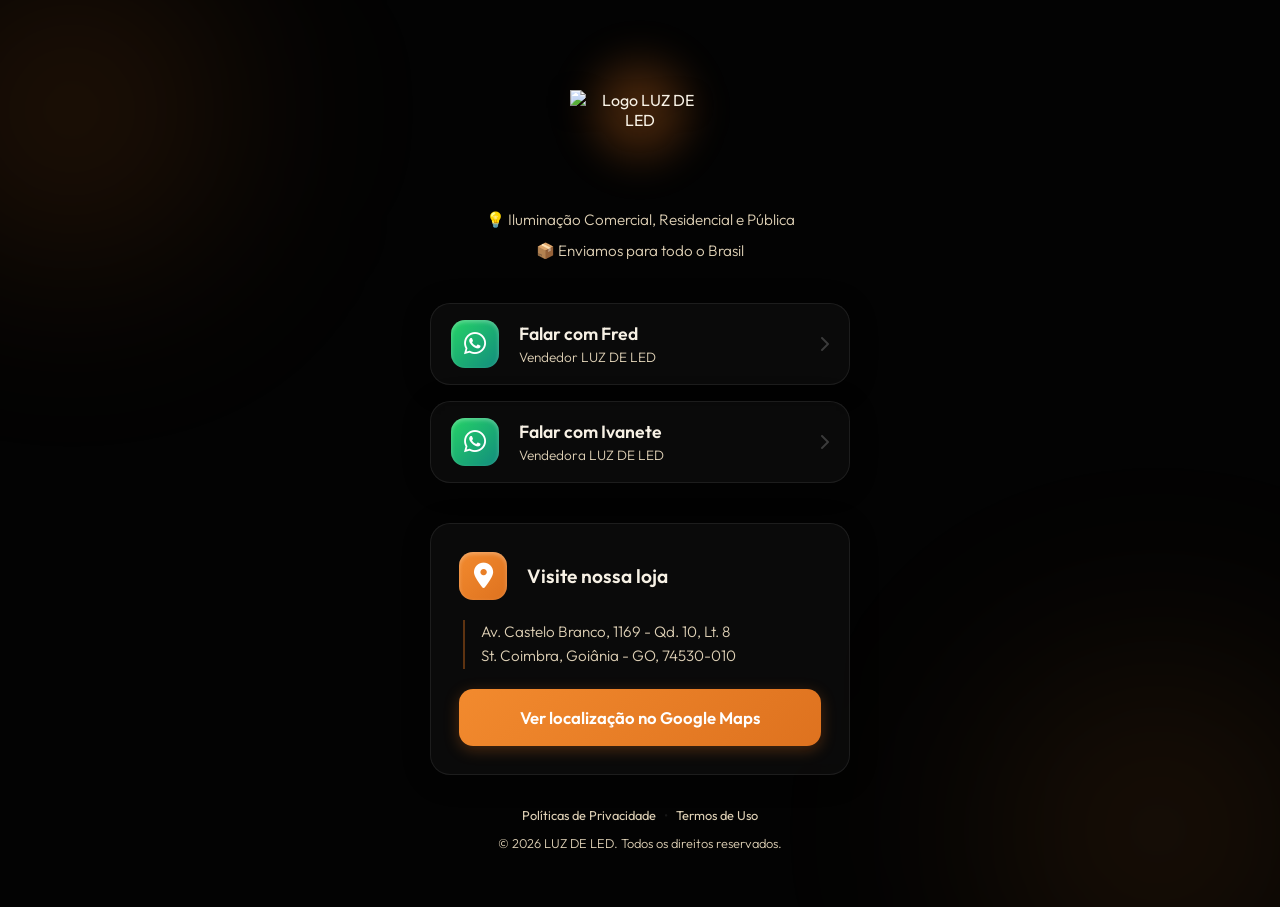
==== index.html @ c9fffc55 "Commit inicial: Projeto Luz LED" ====
<!DOCTYPE html>
<html lang="pt-BR">
<head>
    <meta charset="UTF-8">
    <meta name="viewport" content="width=device-width, initial-scale=1.0">
    <title>LUZ DE LED - Iluminação LED Premium</title>
    <meta name="description" content="Iluminação LED de alta qualidade em Goiânia-GO. Atendimento rápido e venda direta.">
    
    <!-- Google Fonts -->
    <link rel="preconnect" href="https://fonts.googleapis.com">
    <link rel="preconnect" href="https://fonts.gstatic.com" crossorigin>
    <link href="https://fonts.googleapis.com/css2?family=Outfit:wght@300;400;500;600;700&display=swap" rel="stylesheet">
    
    <!-- Font Awesome Icons -->
    <link rel="stylesheet" href="https://cdnjs.cloudflare.com/ajax/libs/font-awesome/6.4.0/css/all.min.css">
    
    <!-- Custom CSS -->
    <link rel="stylesheet" href="style.css">
</head>
<body>
    <!-- Background Animated Elements -->
    <div class="bg-blob blob-1"></div>
    <div class="bg-blob blob-2"></div>

    <main class="container">
        <!-- Hero Section -->
        <header class="hero">
            <div class="logo-wrapper">
                <div class="logo-glow"></div>
                <img src="https://i.ibb.co/pvbw97Qp/LUZ-DE-LED-fundo-transparente-1.webp" alt="Logo LUZ DE LED" class="logo">
            </div>
            <div class="subtitle-list">
                <p class="subtitle">💡 Iluminação Comercial, Residencial e Pública</p>
                <p class="subtitle">📦 Enviamos para todo o Brasil</p>
            </div>
        </header>

        <!-- Contatos Section -->
        <section class="links-section">
            <a href="https://wa.me/556236375320?text=Ol%C3%A1%2C%20vim%20pela%20p%C3%A1gina%20da%20LUZ%20DE%20LED%20e%20gostaria%20de%20atendimento." class="glass-card contact-card" target="_blank" rel="noopener noreferrer">
                <div class="icon-box whatsapp-gradient">
                    <i class="fa-brands fa-whatsapp"></i>
                </div>
                <div class="card-text">
                    <span class="card-title">Falar com Fred</span>
                    <span class="card-subtitle">Vendedor LUZ DE LED</span>
                </div>
                <i class="fa-solid fa-chevron-right arrow-icon"></i>
            </a>

            <a href="https://wa.me/5562992495000?text=Ol%C3%A1%2C%20vim%20pela%20p%C3%A1gina%20da%20LUZ%20DE%20LED%20e%20gostaria%20de%20atendimento." class="glass-card contact-card" target="_blank" rel="noopener noreferrer">
                <div class="icon-box whatsapp-gradient">
                    <i class="fa-brands fa-whatsapp"></i>
                </div>
                <div class="card-text">
                    <span class="card-title">Falar com Ivanete</span>
                    <span class="card-subtitle">Vendedora LUZ DE LED</span>
                </div>
                <i class="fa-solid fa-chevron-right arrow-icon"></i>
            </a>
        </section>

        <!-- Localização Section -->
        <section class="glass-card location-section">
            <div class="location-header">
                <div class="icon-box location-gradient">
                    <i class="fa-solid fa-location-dot"></i>
                </div>
                <h2 class="location-title">Visite nossa loja</h2>
            </div>
            
            <p class="address-text">
                Av. Castelo Branco, 1169 - Qd. 10, Lt. 8<br>
                St. Coimbra, Goiânia - GO, 74530-010
            </p>
            
            <a href="https://www.google.com/maps/place/Luz+de+Led+-+Ilumina%C3%A7%C3%A3o/@-16.6843931,-49.2834817,17z/data=!3m1!5s0x935ef6c32f326859:0x797f7af26cfba68b!4m6!3m5!1s0x935ef13c7d62c183:0x66eff42ae5b68d74!8m2!3d-16.6844312!4d-49.2809298!16s%2Fg%2F11vb0slv3w!5m1!1e4?entry=ttu&g_ep=EgoyMDI2MDUxNy4wIKXMDSoASAFQAw%3D%3D" class="btn-primary" target="_blank" rel="noopener noreferrer">
                Ver localização no Google Maps
            </a>
        </section>
    </main>

    <!-- Footer -->
    <footer class="footer">
        <div class="footer-links">
            <a href="privacidade.html" class="legal-link">Políticas de Privacidade</a>
            <span class="separator">&bull;</span>
            <a href="termos.html" class="legal-link">Termos de Uso</a>
        </div>
        <p class="footer-copyright">&copy; 2026 LUZ DE LED. Todos os direitos reservados.</p>
    </footer>
</body>
</html>
---- style.css ----
/* style.css */
:root {
    --bg-dark: #030303;
    --color-primary: #DE721F;
    --color-primary-light: #F28A2E;
    --text-main: #F7F1E5;
    --text-muted: #DFD1B6;
    --glass-bg: rgba(20, 20, 20, 0.45);
    --glass-border: rgba(255, 255, 255, 0.08);
}

* {
    margin: 0;
    padding: 0;
    box-sizing: border-box;
    font-family: 'Outfit', sans-serif;
}

body {
    background-color: var(--bg-dark);
    color: var(--text-main);
    min-height: 100vh;
    display: flex;
    flex-direction: column;
    align-items: center;
    padding: 2.5rem 1.5rem;
    position: relative;
    overflow-x: hidden;
    -webkit-font-smoothing: antialiased;
}

/* Dynamic Background Blobs */
.bg-blob {
    position: fixed;
    border-radius: 50%;
    filter: blur(100px);
    z-index: -1;
    animation: float 20s infinite ease-in-out alternate;
}

.blob-1 {
    top: -10%;
    left: -10%;
    width: 400px;
    height: 400px;
    background: radial-gradient(circle, rgba(222, 114, 31, 0.25) 0%, rgba(0, 0, 0, 0) 70%);
}

.blob-2 {
    bottom: -20%;
    right: -10%;
    width: 500px;
    height: 500px;
    background: radial-gradient(circle, rgba(242, 138, 46, 0.15) 0%, rgba(0, 0, 0, 0) 70%);
    animation-delay: -5s;
}

@keyframes float {
    0% { transform: translate(0, 0) scale(1); }
    100% { transform: translate(50px, 50px) scale(1.1); }
}

/* Layout */
.container {
    width: 100%;
    max-width: 420px;
    display: flex;
    flex-direction: column;
    gap: 2.5rem;
    flex: 1;
    z-index: 1;
}

/* Hero */
.hero {
    display: flex;
    flex-direction: column;
    align-items: center;
    text-align: center;
    gap: 1.25rem;
    animation: fadeUp 1s cubic-bezier(0.16, 1, 0.3, 1) forwards;
}

.logo-wrapper {
    position: relative;
    width: 140px;
    height: 140px;
    display: flex;
    align-items: center;
    justify-content: center;
    margin-bottom: 0.5rem;
}

.logo-glow {
    position: absolute;
    width: 100%;
    height: 100%;
    background: radial-gradient(circle, rgba(222, 114, 31, 0.4) 0%, rgba(0,0,0,0) 70%);
    filter: blur(15px);
    border-radius: 50%;
    animation: pulseGlow 3s infinite alternate;
}

@keyframes pulseGlow {
    from { transform: scale(0.9); opacity: 0.6; }
    to { transform: scale(1.1); opacity: 1; }
}

.logo {
    position: relative;
    max-width: 140px;
    height: auto;
    z-index: 2;
    filter: drop-shadow(0 4px 10px rgba(0, 0, 0, 0.5));
}

.title {
    font-size: 1.8rem;
    font-weight: 700;
    line-height: 1.2;
    letter-spacing: -0.02em;
}

.title .highlight {
    color: var(--color-primary-light);
    background: linear-gradient(135deg, #F28A2E 0%, #DE721F 100%);
    -webkit-background-clip: text;
    -webkit-text-fill-color: transparent;
}

.subtitle-list {
    display: flex;
    flex-direction: column;
    gap: 0.4rem;
}

.subtitle {
    font-size: 0.95rem;
    font-weight: 300;
    color: var(--text-muted);
    line-height: 1.6;
}

/* Glassmorphism Cards */
.glass-card {
    background: var(--glass-bg);
    backdrop-filter: blur(16px);
    -webkit-backdrop-filter: blur(16px);
    border: 1px solid var(--glass-border);
    border-radius: 20px;
    box-shadow: 0 4px 30px rgba(0, 0, 0, 0.2);
}

/* Links Section */
.links-section {
    display: flex;
    flex-direction: column;
    gap: 1rem;
}

.contact-card {
    display: flex;
    align-items: center;
    padding: 1rem 1.25rem;
    text-decoration: none;
    color: var(--text-main);
    transition: all 0.4s cubic-bezier(0.16, 1, 0.3, 1);
    opacity: 0;
    transform: translateY(20px);
    animation: fadeUp 0.8s cubic-bezier(0.16, 1, 0.3, 1) forwards;
}

.contact-card:nth-child(1) { animation-delay: 0.1s; }
.contact-card:nth-child(2) { animation-delay: 0.2s; }

.contact-card:hover {
    transform: translateY(-4px) scale(1.02);
    background: rgba(222, 114, 31, 0.08);
    border-color: rgba(222, 114, 31, 0.3);
    box-shadow: 0 10px 30px rgba(222, 114, 31, 0.15);
}

.icon-box {
    width: 48px;
    height: 48px;
    border-radius: 14px;
    display: flex;
    align-items: center;
    justify-content: center;
    font-size: 1.6rem;
    margin-right: 1.25rem;
    flex-shrink: 0;
    color: #fff;
    box-shadow: inset 0 2px 4px rgba(255, 255, 255, 0.3);
}

.whatsapp-gradient {
    background: linear-gradient(135deg, #25D366 0%, #128C7E 100%);
}

.location-gradient {
    background: linear-gradient(135deg, var(--color-primary-light) 0%, var(--color-primary) 100%);
}

.card-text {
    display: flex;
    flex-direction: column;
    flex: 1;
    gap: 0.15rem;
}

.card-title {
    font-size: 1.1rem;
    font-weight: 600;
}

.card-subtitle {
    font-size: 0.85rem;
    font-weight: 300;
    color: var(--text-muted);
}

.arrow-icon {
    font-size: 1rem;
    color: rgba(255, 255, 255, 0.2);
    transition: all 0.3s ease;
}

.contact-card:hover .arrow-icon {
    color: var(--color-primary-light);
    transform: translateX(4px);
}

/* Location Section */
.location-section {
    padding: 1.75rem;
    display: flex;
    flex-direction: column;
    gap: 1.25rem;
    opacity: 0;
    transform: translateY(20px);
    animation: fadeUp 0.8s cubic-bezier(0.16, 1, 0.3, 1) forwards;
    animation-delay: 0.3s;
}

.location-header {
    display: flex;
    align-items: center;
}

.location-title {
    font-size: 1.2rem;
    font-weight: 600;
}

.address-text {
    font-size: 0.95rem;
    line-height: 1.6;
    color: var(--text-muted);
    font-weight: 300;
    padding-left: 1rem;
    border-left: 2px solid rgba(222, 114, 31, 0.4);
    margin-left: 0.25rem;
}

.btn-primary {
    display: block;
    width: 100%;
    text-align: center;
    padding: 1.15rem;
    background: linear-gradient(135deg, var(--color-primary-light) 0%, var(--color-primary) 100%);
    color: #fff;
    text-decoration: none;
    font-weight: 600;
    font-size: 1.05rem;
    border-radius: 14px;
    transition: all 0.3s ease;
    box-shadow: 0 4px 15px rgba(222, 114, 31, 0.3);
}

.btn-primary:hover {
    transform: translateY(-2px);
    box-shadow: 0 8px 25px rgba(222, 114, 31, 0.4);
    filter: brightness(1.1);
}

/* Footer */
.footer {
    margin-top: 2rem;
    text-align: center;
    opacity: 0;
    animation: fadeIn 1s ease forwards;
    animation-delay: 0.6s;
    padding-bottom: 1rem;
    display: flex;
    flex-direction: column;
    gap: 0.75rem;
}

.footer-links {
    display: flex;
    align-items: center;
    justify-content: center;
    gap: 0.5rem;
    flex-wrap: wrap;
}

.legal-link {
    font-size: 0.8rem;
    color: var(--text-muted);
    text-decoration: none;
    transition: color 0.3s ease;
}

.legal-link:hover {
    color: var(--color-primary-light);
    text-decoration: underline;
}

.separator {
    color: var(--glass-border);
    font-size: 0.8rem;
}

.footer-copyright {
    font-size: 0.8rem;
    color: var(--text-muted);
    font-weight: 300;
}

/* Keyframes */
@keyframes fadeUp {
    to {
        opacity: 1;
        transform: translateY(0);
    }
}

@keyframes fadeIn {
    to {
        opacity: 1;
    }
}
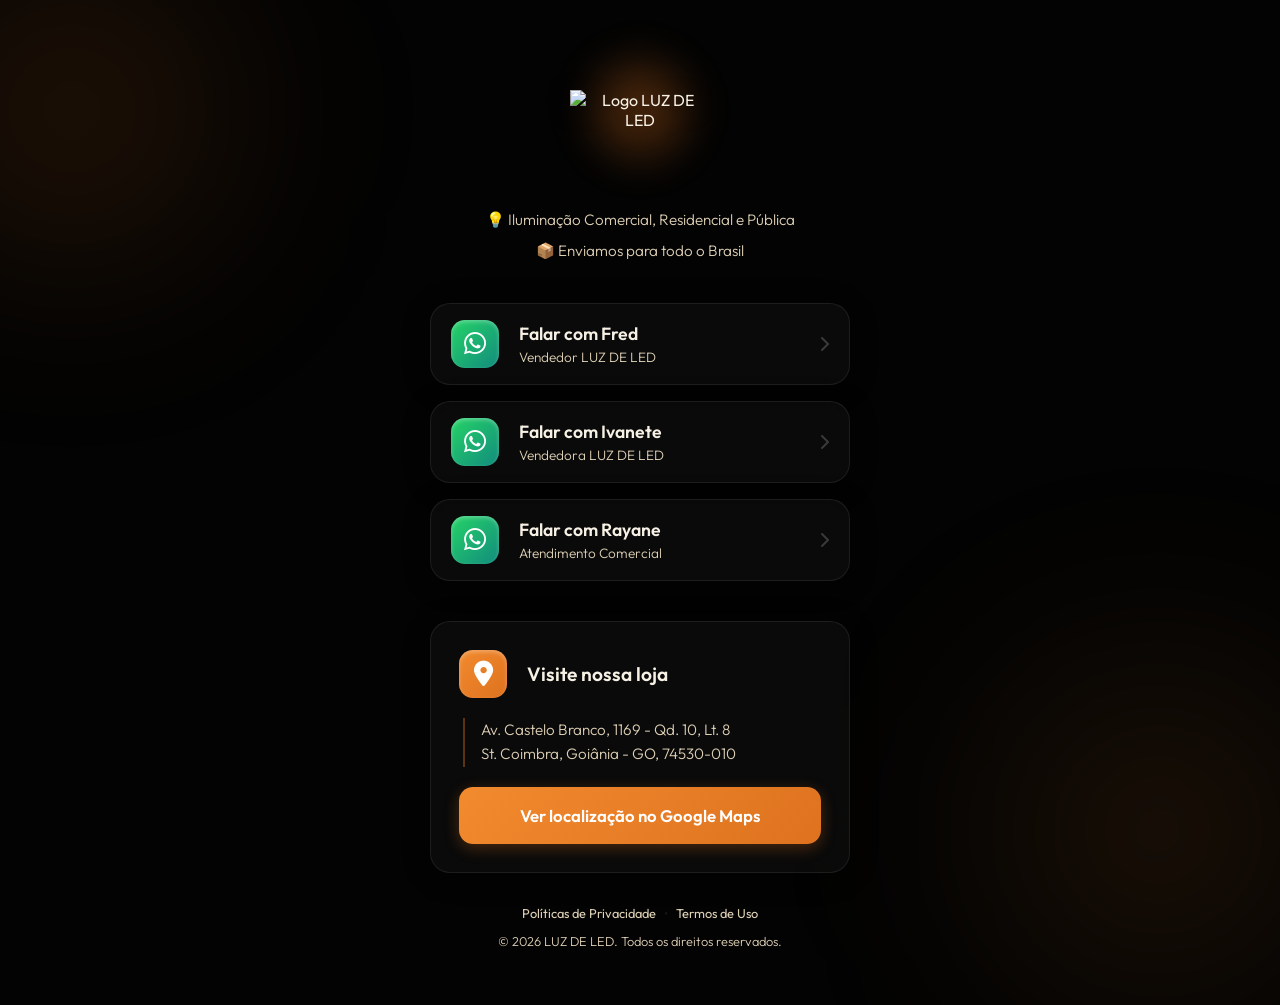
==== commit ff97cc0c: "Adiciona contato da vendedora Rayane e ajusta delays de animacao" ====
--- a/index.html
+++ b/index.html
@@ -58,6 +58,17 @@
                 </div>
                 <i class="fa-solid fa-chevron-right arrow-icon"></i>
             </a>
+
+            <a href="https://wa.me/5562983208874?text=Ol%C3%A1%2C%20vim%20pela%20p%C3%A1gina%20da%20La%20Luz%20Ilumina%C3%A7%C3%A3o%20-%20Jardim%20Am%C3%A9rica%20e%20gostaria%20de%20atendimento." class="glass-card contact-card" target="_blank" rel="noopener noreferrer">
+                <div class="icon-box whatsapp-gradient">
+                    <i class="fa-brands fa-whatsapp"></i>
+                </div>
+                <div class="card-text">
+                    <span class="card-title">Falar com Rayane</span>
+                    <span class="card-subtitle">Atendimento Comercial</span>
+                </div>
+                <i class="fa-solid fa-chevron-right arrow-icon"></i>
+            </a>
         </section>
 
         <!-- Localização Section -->
--- a/style.css
+++ b/style.css
@@ -172,6 +172,7 @@
 
 .contact-card:nth-child(1) { animation-delay: 0.1s; }
 .contact-card:nth-child(2) { animation-delay: 0.2s; }
+.contact-card:nth-child(3) { animation-delay: 0.3s; }
 
 .contact-card:hover {
     transform: translateY(-4px) scale(1.02);
@@ -240,7 +241,7 @@
     opacity: 0;
     transform: translateY(20px);
     animation: fadeUp 0.8s cubic-bezier(0.16, 1, 0.3, 1) forwards;
-    animation-delay: 0.3s;
+    animation-delay: 0.4s;
 }
 
 .location-header {
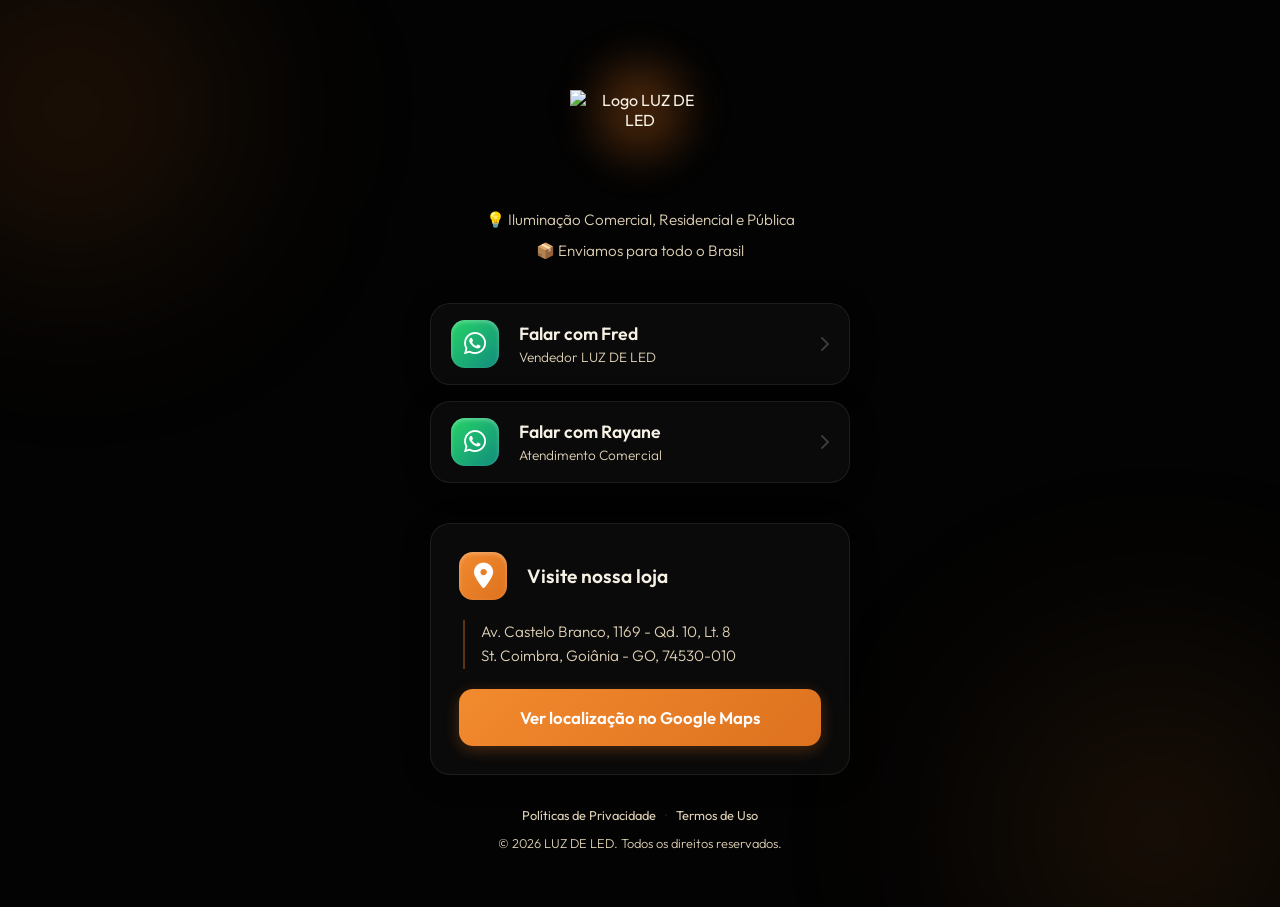
==== commit 9dc2a5fe: "Remove contato de Ivanete e restaura delays de animacao para 2 cartoes" ====
--- a/index.html
+++ b/index.html
@@ -48,18 +48,8 @@
                 <i class="fa-solid fa-chevron-right arrow-icon"></i>
             </a>
 
-            <a href="https://wa.me/5562992495000?text=Ol%C3%A1%2C%20vim%20pela%20p%C3%A1gina%20da%20LUZ%20DE%20LED%20e%20gostaria%20de%20atendimento." class="glass-card contact-card" target="_blank" rel="noopener noreferrer">
-                <div class="icon-box whatsapp-gradient">
-                    <i class="fa-brands fa-whatsapp"></i>
-                </div>
-                <div class="card-text">
-                    <span class="card-title">Falar com Ivanete</span>
-                    <span class="card-subtitle">Vendedora LUZ DE LED</span>
-                </div>
-                <i class="fa-solid fa-chevron-right arrow-icon"></i>
-            </a>
 
-            <a href="https://wa.me/5562983208874?text=Ol%C3%A1%2C%20vim%20pela%20p%C3%A1gina%20da%20La%20Luz%20Ilumina%C3%A7%C3%A3o%20-%20Jardim%20Am%C3%A9rica%20e%20gostaria%20de%20atendimento." class="glass-card contact-card" target="_blank" rel="noopener noreferrer">
+            <a href="https://wa.me/5562983208874?text=Ol%C3%A1%2C%20vim%20pela%20p%C3%A1gina%20da%20La%20Luz%20Ilumina%C3%A7%C3%A3o%20-%20Setor%20Coimbra%20e%20gostaria%20de%20atendimento." class="glass-card contact-card" target="_blank" rel="noopener noreferrer">
                 <div class="icon-box whatsapp-gradient">
                     <i class="fa-brands fa-whatsapp"></i>
                 </div>
--- a/style.css
+++ b/style.css
@@ -172,7 +172,6 @@
 
 .contact-card:nth-child(1) { animation-delay: 0.1s; }
 .contact-card:nth-child(2) { animation-delay: 0.2s; }
-.contact-card:nth-child(3) { animation-delay: 0.3s; }
 
 .contact-card:hover {
     transform: translateY(-4px) scale(1.02);
@@ -241,7 +240,7 @@
     opacity: 0;
     transform: translateY(20px);
     animation: fadeUp 0.8s cubic-bezier(0.16, 1, 0.3, 1) forwards;
-    animation-delay: 0.4s;
+    animation-delay: 0.3s;
 }
 
 .location-header {
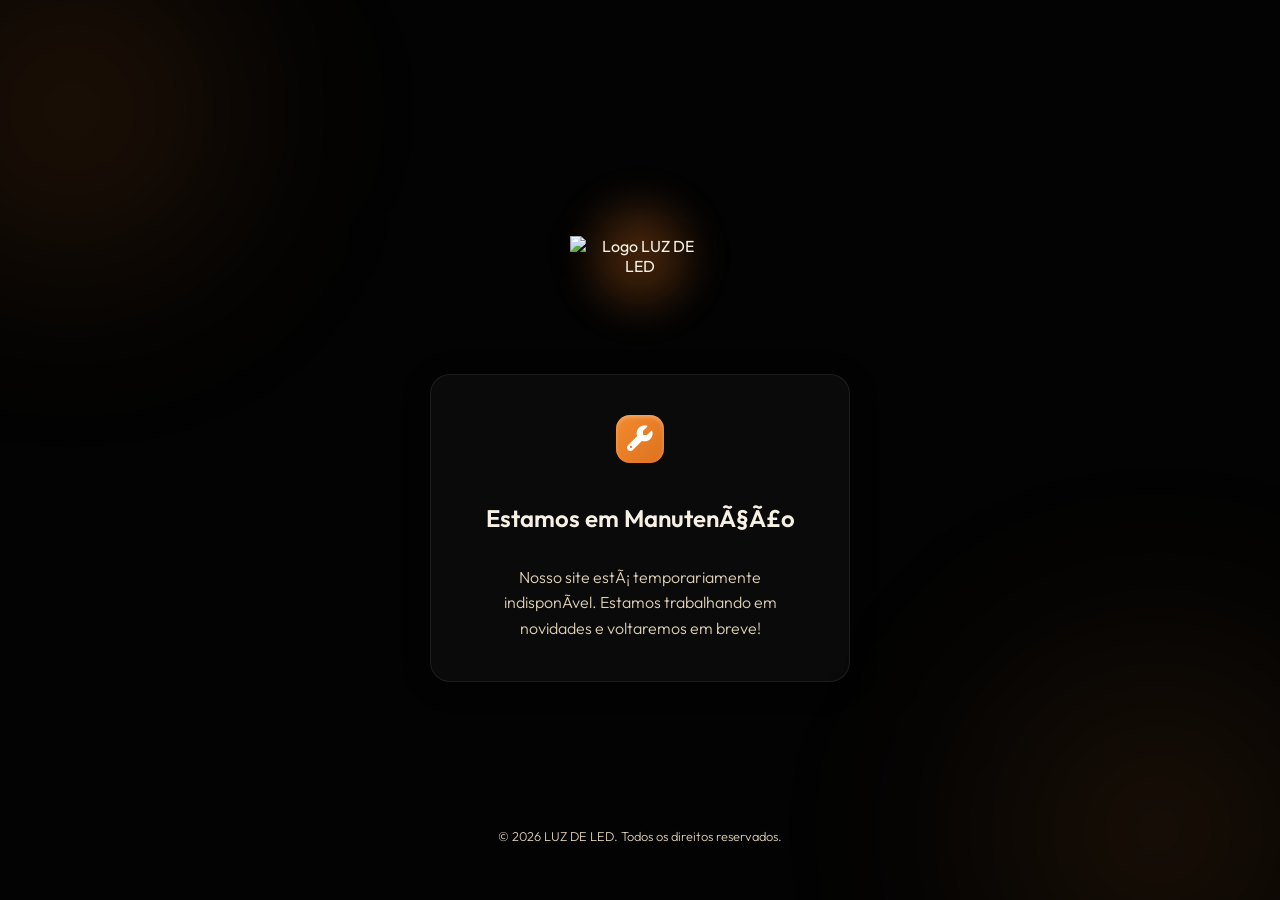
==== commit a2f708fa: "Coloca site em modo de manutencao temporaria e faz backup da home ativa" ====
--- a/index.html
+++ b/index.html
@@ -3,8 +3,8 @@
 <head>
     <meta charset="UTF-8">
     <meta name="viewport" content="width=device-width, initial-scale=1.0">
-    <title>LUZ DE LED - Iluminação LED Premium</title>
-    <meta name="description" content="Iluminação LED de alta qualidade em Goiânia-GO. Atendimento rápido e venda direta.">
+    <title>LUZ DE LED - Temporariamente IndisponÃ­vel</title>
+    <meta name="description" content="Site temporariamente fora do ar para manutenÃ§Ã£o. Voltaremos em breve!">
     
     <!-- Google Fonts -->
     <link rel="preconnect" href="https://fonts.googleapis.com">
@@ -16,79 +16,51 @@
     
     <!-- Custom CSS -->
     <link rel="stylesheet" href="style.css">
+
+    <style>
+        @keyframes spinWrench {
+            0% { transform: rotate(0deg); }
+            20% { transform: rotate(-15deg); }
+            40% { transform: rotate(45deg); }
+            60% { transform: rotate(-10deg); }
+            80% { transform: rotate(30deg); }
+            100% { transform: rotate(0deg); }
+        }
+        .maintenance-icon {
+            animation: spinWrench 4s infinite ease-in-out;
+            display: inline-block;
+        }
+    </style>
 </head>
 <body>
     <!-- Background Animated Elements -->
     <div class="bg-blob blob-1"></div>
     <div class="bg-blob blob-2"></div>
 
-    <main class="container">
+    <main class="container" style="justify-content: center; min-height: 70vh;">
         <!-- Hero Section -->
-        <header class="hero">
+        <header class="hero" style="animation: fadeUp 1s ease forwards;">
             <div class="logo-wrapper">
                 <div class="logo-glow"></div>
                 <img src="https://i.ibb.co/pvbw97Qp/LUZ-DE-LED-fundo-transparente-1.webp" alt="Logo LUZ DE LED" class="logo">
             </div>
-            <div class="subtitle-list">
-                <p class="subtitle">💡 Iluminação Comercial, Residencial e Pública</p>
-                <p class="subtitle">📦 Enviamos para todo o Brasil</p>
-            </div>
         </header>
 
-        <!-- Contatos Section -->
-        <section class="links-section">
-            <a href="https://wa.me/556236375320?text=Ol%C3%A1%2C%20vim%20pela%20p%C3%A1gina%20da%20LUZ%20DE%20LED%20e%20gostaria%20de%20atendimento." class="glass-card contact-card" target="_blank" rel="noopener noreferrer">
-                <div class="icon-box whatsapp-gradient">
-                    <i class="fa-brands fa-whatsapp"></i>
-                </div>
-                <div class="card-text">
-                    <span class="card-title">Falar com Fred</span>
-                    <span class="card-subtitle">Vendedor LUZ DE LED</span>
-                </div>
-                <i class="fa-solid fa-chevron-right arrow-icon"></i>
-            </a>
-
-
-            <a href="https://wa.me/5562983208874?text=Ol%C3%A1%2C%20vim%20pela%20p%C3%A1gina%20da%20La%20Luz%20Ilumina%C3%A7%C3%A3o%20-%20Setor%20Coimbra%20e%20gostaria%20de%20atendimento." class="glass-card contact-card" target="_blank" rel="noopener noreferrer">
-                <div class="icon-box whatsapp-gradient">
-                    <i class="fa-brands fa-whatsapp"></i>
-                </div>
-                <div class="card-text">
-                    <span class="card-title">Falar com Rayane</span>
-                    <span class="card-subtitle">Atendimento Comercial</span>
-                </div>
-                <i class="fa-solid fa-chevron-right arrow-icon"></i>
-            </a>
-        </section>
-
-        <!-- Localização Section -->
-        <section class="glass-card location-section">
-            <div class="location-header">
-                <div class="icon-box location-gradient">
-                    <i class="fa-solid fa-location-dot"></i>
-                </div>
-                <h2 class="location-title">Visite nossa loja</h2>
+        <!-- Maintenance Card -->
+        <section class="glass-card location-section" style="text-align: center; align-items: center; animation: fadeUp 0.8s ease forwards; animation-delay: 0.2s; padding: 2.5rem 2rem;">
+            <div class="icon-box location-gradient" style="margin: 0 0 1.25rem 0; background: linear-gradient(135deg, var(--color-primary-light) 0%, var(--color-primary) 100%);">
+                <i class="fa-solid fa-wrench maintenance-icon"></i>
             </div>
-            
-            <p class="address-text">
-                Av. Castelo Branco, 1169 - Qd. 10, Lt. 8<br>
-                St. Coimbra, Goiânia - GO, 74530-010
+            <h2 class="location-title" style="font-size: 1.5rem; color: var(--text-main); margin-bottom: 0.75rem;">Estamos em ManutenÃ§Ã£o</h2>
+            <p class="subtitle" style="font-size: 1rem; color: var(--text-muted); line-height: 1.6; max-width: 320px;">
+                Nosso site estÃ¡ temporariamente indisponÃ­vel. Estamos trabalhando em novidades e voltaremos em breve!
             </p>
-            
-            <a href="https://www.google.com/maps/place/Luz+de+Led+-+Ilumina%C3%A7%C3%A3o/@-16.6843931,-49.2834817,17z/data=!3m1!5s0x935ef6c32f326859:0x797f7af26cfba68b!4m6!3m5!1s0x935ef13c7d62c183:0x66eff42ae5b68d74!8m2!3d-16.6844312!4d-49.2809298!16s%2Fg%2F11vb0slv3w!5m1!1e4?entry=ttu&g_ep=EgoyMDI2MDUxNy4wIKXMDSoASAFQAw%3D%3D" class="btn-primary" target="_blank" rel="noopener noreferrer">
-                Ver localização no Google Maps
-            </a>
         </section>
     </main>
 
     <!-- Footer -->
-    <footer class="footer">
-        <div class="footer-links">
-            <a href="privacidade.html" class="legal-link">Políticas de Privacidade</a>
-            <span class="separator">&bull;</span>
-            <a href="termos.html" class="legal-link">Termos de Uso</a>
-        </div>
+    <footer class="footer" style="margin-top: auto;">
         <p class="footer-copyright">&copy; 2026 LUZ DE LED. Todos os direitos reservados.</p>
     </footer>
 </body>
-</html>
+</html>
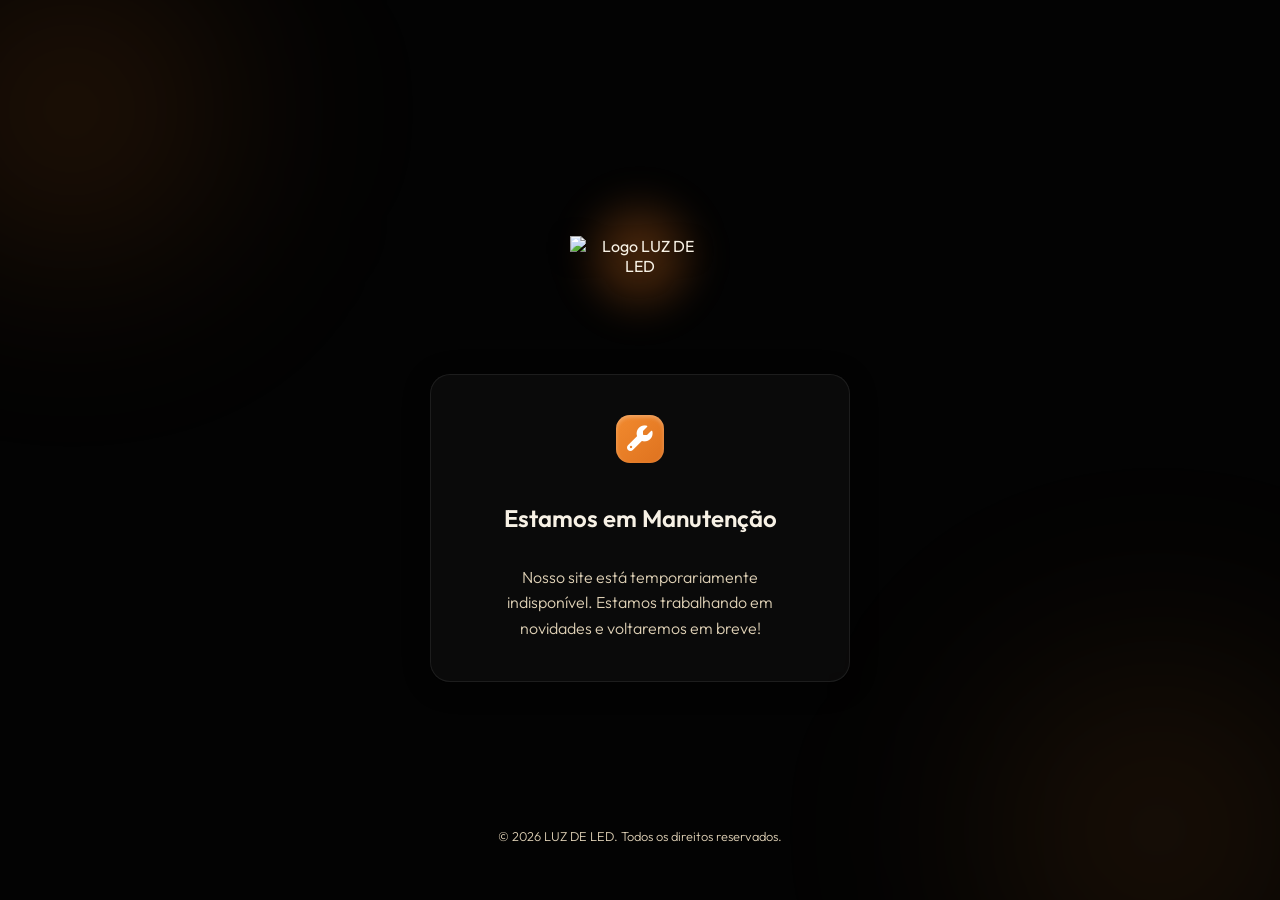
==== commit 9eda41fb: "Corrige caracteres especiais usando entidades HTML para evitar mojibake" ====
--- a/index.html
+++ b/index.html
@@ -3,8 +3,8 @@
 <head>
     <meta charset="UTF-8">
     <meta name="viewport" content="width=device-width, initial-scale=1.0">
-    <title>LUZ DE LED - Temporariamente IndisponÃ­vel</title>
-    <meta name="description" content="Site temporariamente fora do ar para manutenÃ§Ã£o. Voltaremos em breve!">
+    <title>LUZ DE LED - Temporariamente Indispon&iacute;vel</title>
+    <meta name="description" content="Site temporariamente fora do ar para manuten&ccedil;&atilde;o. Voltaremos em breve!">
     
     <!-- Google Fonts -->
     <link rel="preconnect" href="https://fonts.googleapis.com">
@@ -51,9 +51,9 @@
             <div class="icon-box location-gradient" style="margin: 0 0 1.25rem 0; background: linear-gradient(135deg, var(--color-primary-light) 0%, var(--color-primary) 100%);">
                 <i class="fa-solid fa-wrench maintenance-icon"></i>
             </div>
-            <h2 class="location-title" style="font-size: 1.5rem; color: var(--text-main); margin-bottom: 0.75rem;">Estamos em ManutenÃ§Ã£o</h2>
+            <h2 class="location-title" style="font-size: 1.5rem; color: var(--text-main); margin-bottom: 0.75rem;">Estamos em Manuten&ccedil;&atilde;o</h2>
             <p class="subtitle" style="font-size: 1rem; color: var(--text-muted); line-height: 1.6; max-width: 320px;">
-                Nosso site estÃ¡ temporariamente indisponÃ­vel. Estamos trabalhando em novidades e voltaremos em breve!
+                Nosso site est&aacute; temporariamente indispon&iacute;vel. Estamos trabalhando em novidades e voltaremos em breve!
             </p>
         </section>
     </main>
